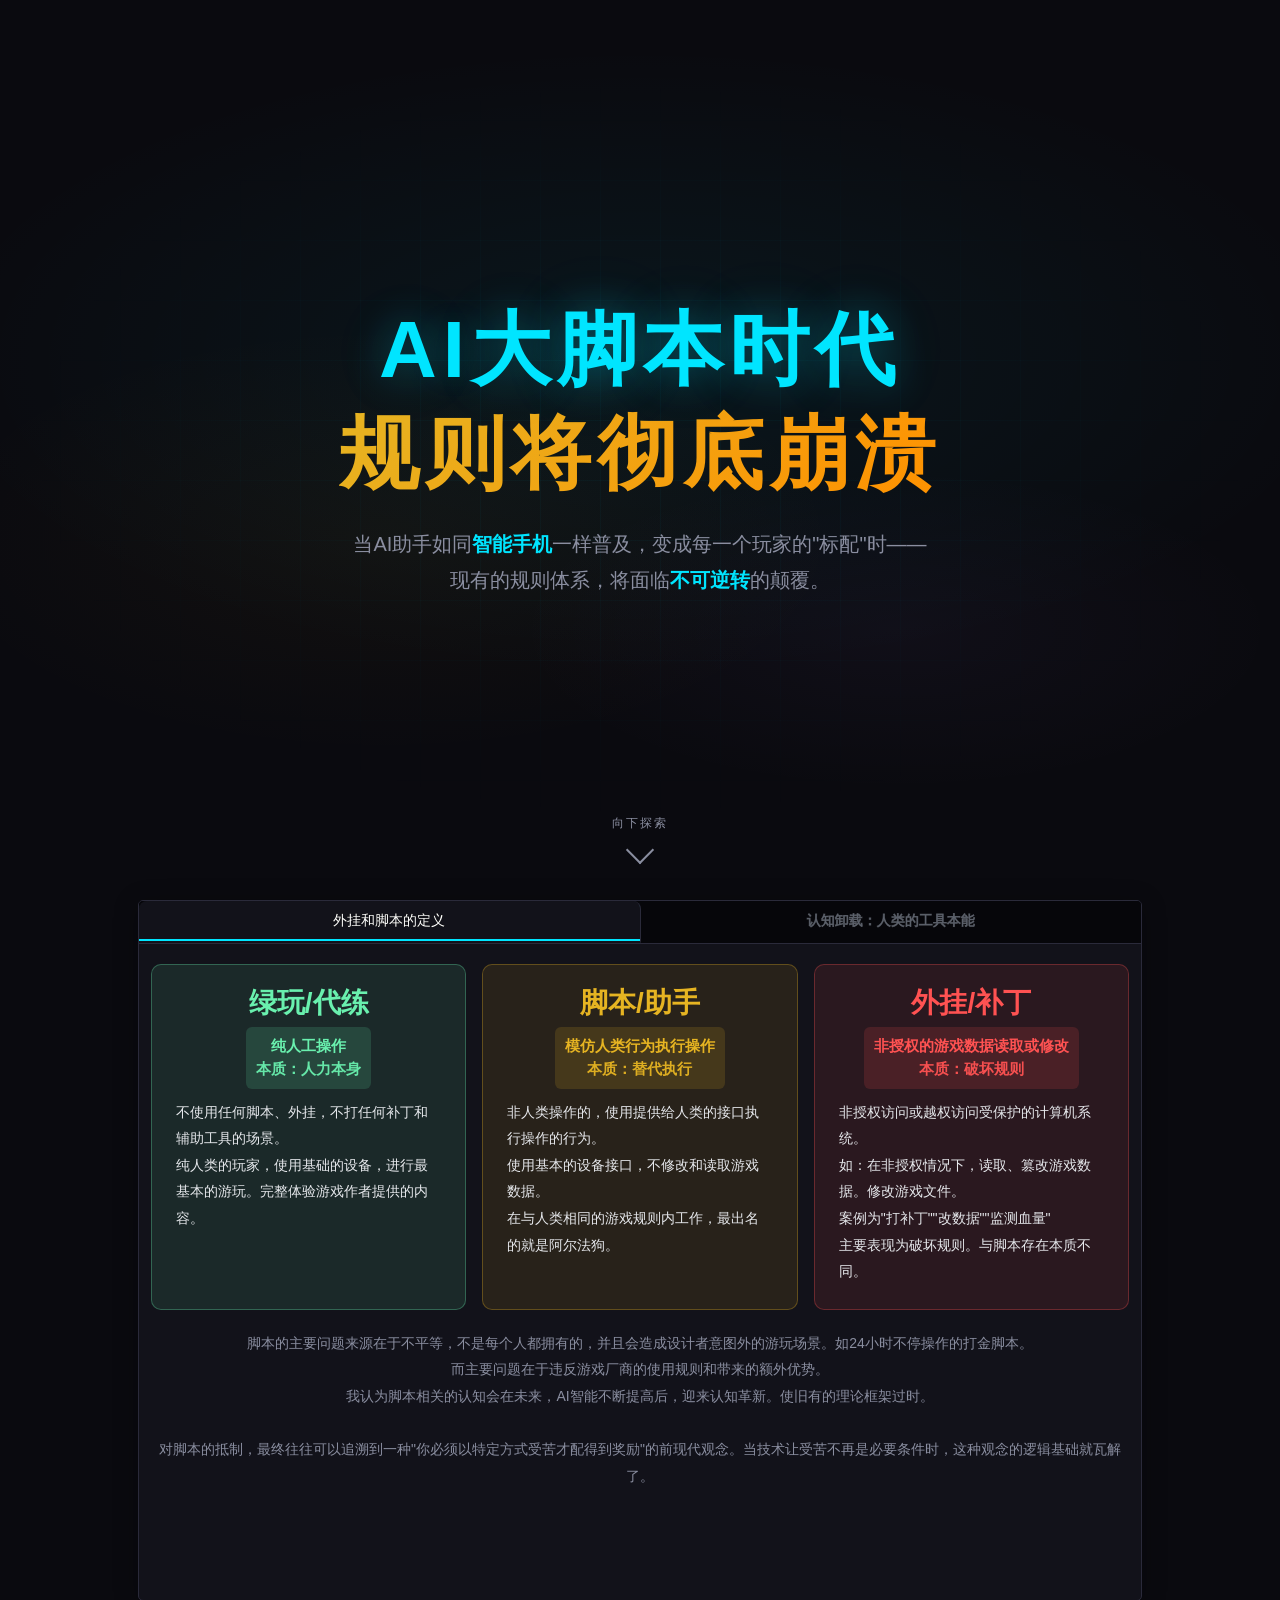
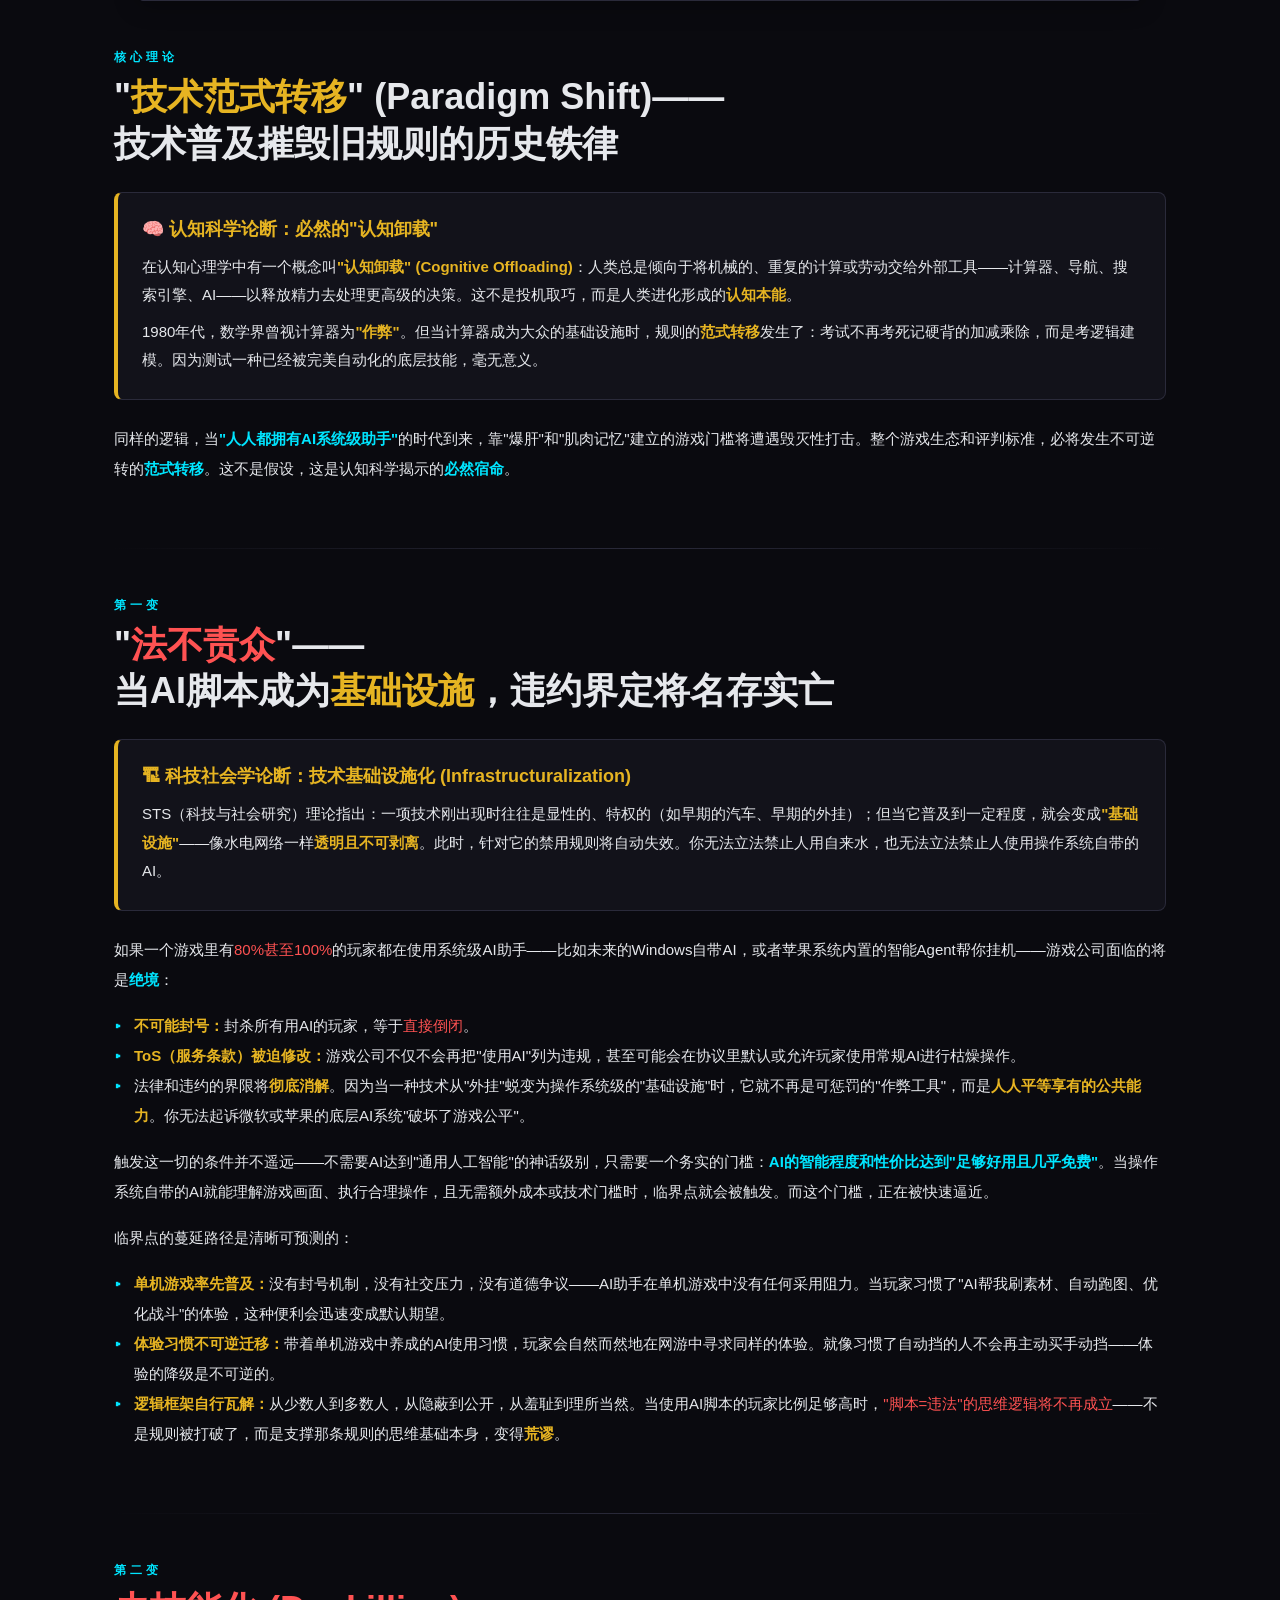
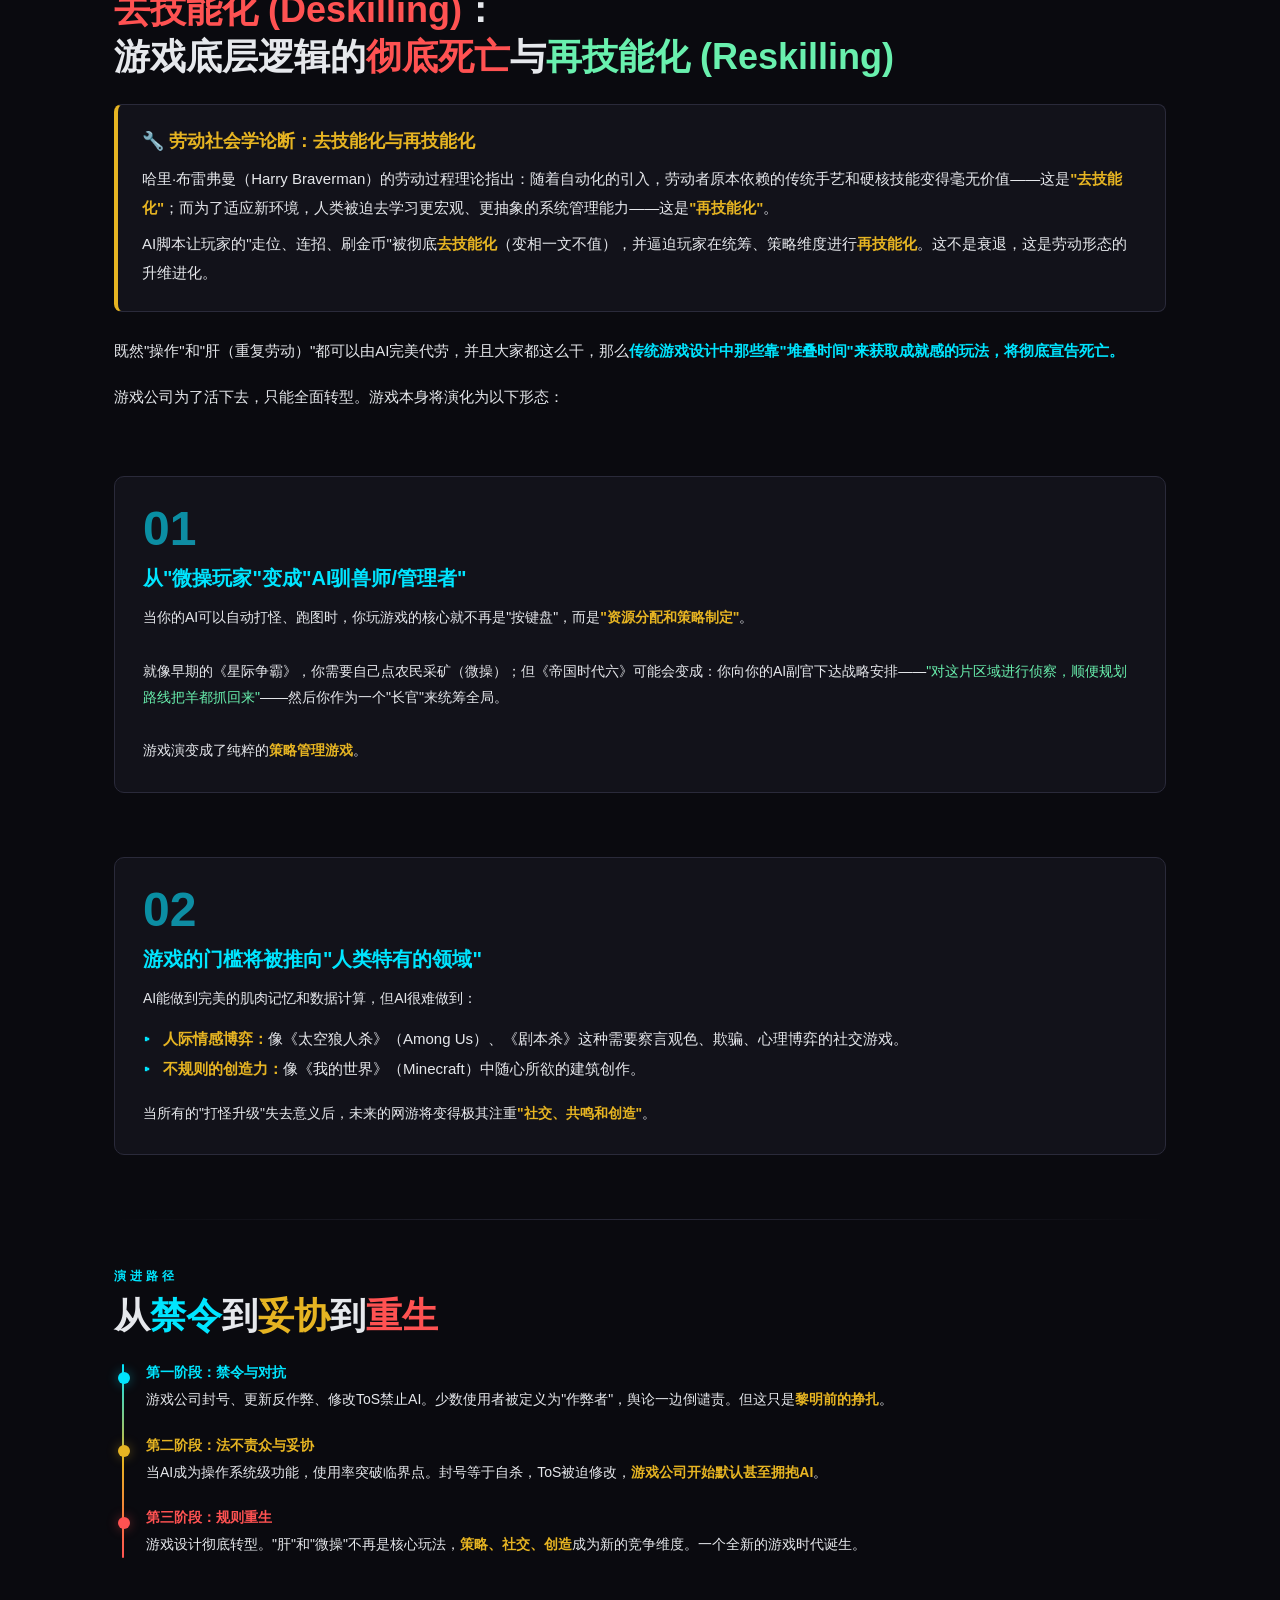
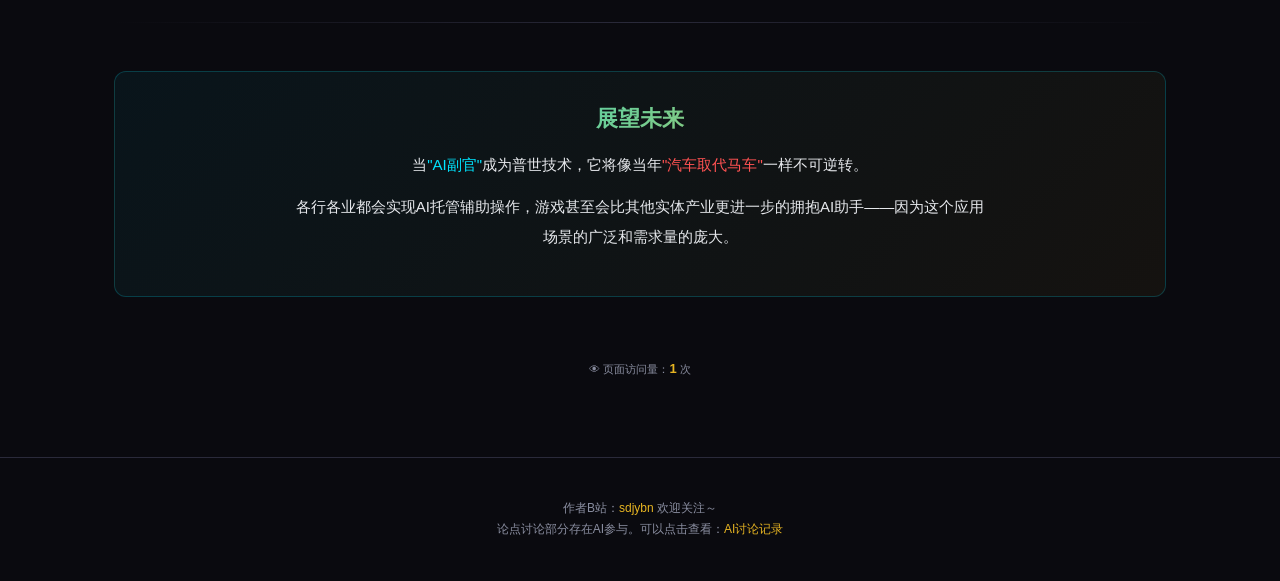
==== index.html @ bd1c013c "init: AI大脚本时代宣传页" ====
<!DOCTYPE html>
<html lang="zh-CN">
<head>
<meta charset="UTF-8">
<meta name="viewport" content="width=device-width, initial-scale=1.0">
<meta http-equiv="Cache-Control" content="no-cache, no-store, must-revalidate">
<meta http-equiv="Pragma" content="no-cache">
<meta http-equiv="Expires" content="0">
<title>AI大脚本时代 — 当人人都有AI，规则将彻底崩溃</title>
<link rel="stylesheet" href="基本UI组件/颜色系统.css">
<link rel="stylesheet" href="基本UI组件/文本系统.css">
<link rel="stylesheet" href="基本UI组件/标签页.css">
<style>
:root {
  --bg-deep: #06060a;
  --accent-cyan: #00e5ff;
  --accent-gold: #e6b422;
  --accent-red: #ff5252;
  --accent-green: #69f0ae;
  --accent-purple: #b388ff;
  --accent-orange: #ff9100;
  --glow-cyan: rgba(0, 229, 255, 0.15);
  --glow-gold: rgba(230, 180, 34, 0.12);
  --glow-red: rgba(255, 82, 82, 0.12);
}

* { margin: 0; padding: 0; box-sizing: border-box; }

body {
  font-family: "Microsoft YaHei", "PingFang SC", sans-serif;
  background: var(--bg);
  color: var(--text);
  min-height: 100vh;
  overflow-x: hidden;
}

.hero {
  position: relative;
  min-height: 100vh;
  display: flex;
  flex-direction: column;
  align-items: center;
  justify-content: center;
  text-align: center;
  padding: 40px 24px;
  overflow: hidden;
}

.hero::before {
  content: '';
  position: absolute;
  top: 0; left: 0; right: 0; bottom: 0;
  background:
    radial-gradient(ellipse 80% 50% at 50% 40%, rgba(0, 229, 255, 0.06) 0%, transparent 70%),
    radial-gradient(ellipse 60% 40% at 30% 60%, rgba(230, 180, 34, 0.04) 0%, transparent 60%),
    radial-gradient(ellipse 50% 30% at 70% 70%, rgba(179, 136, 255, 0.04) 0%, transparent 60%);
  pointer-events: none;
}

.hero-grid {
  position: absolute;
  top: 0; left: 0; right: 0; bottom: 0;
  background-image:
    linear-gradient(rgba(0, 229, 255, 0.03) 1px, transparent 1px),
    linear-gradient(90deg, rgba(0, 229, 255, 0.03) 1px, transparent 1px);
  background-size: 60px 60px;
  mask-image: radial-gradient(ellipse 70% 60% at 50% 50%, black 20%, transparent 70%);
  -webkit-mask-image: radial-gradient(ellipse 70% 60% at 50% 50%, black 20%, transparent 70%);
  pointer-events: none;
}

.hero-title {
  font-size: clamp(36px, 7vw, 80px);
  font-weight: 900;
  letter-spacing: 6px;
  line-height: 1.2;
  position: relative;
  z-index: 1;
}

.hero-title .line1 {
  display: block;
  color: var(--accent-cyan);
  text-shadow: 0 0 40px rgba(0, 229, 255, 0.3), 0 0 80px rgba(0, 229, 255, 0.1);
}

.hero-title .line2 {
  display: block;
  background: linear-gradient(135deg, var(--accent-gold) 0%, var(--accent-orange) 100%);
  -webkit-background-clip: text;
  -webkit-text-fill-color: transparent;
  background-clip: text;
  margin-top: 8px;
}

.hero-subtitle {
  font-size: clamp(14px, 2.5vw, 20px);
  color: var(--muted);
  margin-top: 24px;
  max-width: 680px;
  line-height: 1.8;
  position: relative;
  z-index: 1;
}

.hero-subtitle strong {
  color: var(--accent-cyan);
}

.hero-scroll {
  position: absolute;
  bottom: 40px;
  left: 50%;
  transform: translateX(-50%);
  display: flex;
  flex-direction: column;
  align-items: center;
  gap: 8px;
  color: var(--muted);
  font-size: 12px;
  letter-spacing: 2px;
  z-index: 1;
  animation: scrollHint 2s ease-in-out infinite;
}

.hero-scroll .arrow {
  width: 20px;
  height: 20px;
  border-right: 2px solid var(--muted);
  border-bottom: 2px solid var(--muted);
  transform: rotate(45deg);
}

@keyframes scrollHint {
  0%, 100% { opacity: 0.4; transform: translateX(-50%) translateY(0); }
  50% { opacity: 1; transform: translateX(-50%) translateY(8px); }
}

.content {
  max-width: 1100px;
  margin: 0 auto;
  padding: 0 24px 80px;
}

.section {
  margin-bottom: 64px;
  opacity: 0;
  transform: translateY(30px);
  transition: opacity 0.6s ease, transform 0.6s ease;
}

.section.visible {
  opacity: 1;
  transform: translateY(0);
}

.section-label {
  font-size: 12px;
  letter-spacing: 4px;
  text-transform: uppercase;
  color: var(--accent-cyan);
  margin-bottom: 8px;
  font-weight: 700;
}

.section-title {
  font-size: clamp(24px, 4vw, 36px);
  font-weight: 800;
  line-height: 1.3;
  margin-bottom: 24px;
}

.section-title .highlight-cyan { color: var(--accent-cyan); }
.section-title .highlight-gold { color: var(--accent-gold); }
.section-title .highlight-red { color: var(--accent-red); }
.section-title .highlight-green { color: var(--accent-green); }
.section-title .highlight-purple { color: var(--accent-purple); }

.analogy-box {
  background: var(--panel);
  border: 1px solid var(--line);
  border-left: 4px solid var(--accent-gold);
  border-radius: 8px;
  padding: 24px;
  margin-bottom: 24px;
}

.analogy-box .analogy-title {
  font-size: 18px;
  font-weight: 700;
  color: var(--accent-gold);
  margin-bottom: 12px;
}

.analogy-box p {
  font-size: 15px;
  line-height: 1.9;
  color: var(--text);
}

.analogy-box p strong {
  color: var(--accent-gold);
}

.paragraph {
  font-size: 15px;
  line-height: 2;
  color: var(--text);
  margin-bottom: 16px;
}

.paragraph strong { color: var(--accent-cyan); }
.paragraph .gold { color: var(--accent-gold); }
.paragraph .red { color: var(--accent-red); }
.paragraph .green { color: var(--accent-green); }

.bullet-list {
  list-style: none;
  margin-bottom: 16px;
  padding: 0;
}

.bullet-list li {
  font-size: 15px;
  line-height: 2;
  padding-left: 20px;
  position: relative;
  color: var(--text);
}

.bullet-list li::before {
  content: '▸';
  position: absolute;
  left: 0;
  color: var(--accent-cyan);
  font-weight: 700;
}

.bullet-list li strong { color: var(--accent-gold); }
.bullet-list li .red { color: var(--accent-red); }
.bullet-list li .green { color: var(--accent-green); }

.card {
  background: var(--panel);
  border: 1px solid var(--line);
  border-radius: 10px;
  padding: 28px;
  margin-bottom: 20px;
  transition: border-color 0.2s, background 0.2s;
}

.card:hover {
  border-color: rgba(0, 229, 255, 0.3);
  background: var(--panel-hover);
}

.card-number {
  font-size: 48px;
  font-weight: 900;
  line-height: 1;
  margin-bottom: 12px;
  background: linear-gradient(135deg, var(--accent-cyan), var(--accent-purple));
  -webkit-background-clip: text;
  -webkit-text-fill-color: transparent;
  background-clip: text;
  opacity: 0.6;
}

.card-title {
  font-size: 20px;
  font-weight: 700;
  color: var(--accent-cyan);
  margin-bottom: 12px;
}

.card p {
  font-size: 14px;
  line-height: 1.9;
  color: var(--text);
}

.card p strong { color: var(--accent-gold); }
.card p .green { color: var(--accent-green); }
.card p .red { color: var(--accent-red); }
.card p .purple { color: var(--accent-purple); }

.divider {
  border: none;
  height: 1px;
  background: linear-gradient(90deg, transparent, var(--line), transparent);
  margin: 48px 0;
}

.timeline {
  position: relative;
  padding-left: 32px;
  margin-bottom: 16px;
}

.timeline::before {
  content: '';
  position: absolute;
  left: 8px;
  top: 0;
  bottom: 0;
  width: 2px;
  background: linear-gradient(180deg, var(--accent-cyan), var(--accent-gold), var(--accent-red));
  border-radius: 1px;
}

.timeline-item {
  position: relative;
  margin-bottom: 24px;
}

.timeline-item::before {
  content: '';
  position: absolute;
  left: -28px;
  top: 8px;
  width: 12px;
  height: 12px;
  border-radius: 50%;
  background: var(--accent-cyan);
  box-shadow: 0 0 12px rgba(0, 229, 255, 0.4);
}

.timeline-item:nth-child(2)::before { background: var(--accent-gold); box-shadow: 0 0 12px rgba(230, 180, 34, 0.4); }
.timeline-item:nth-child(3)::before { background: var(--accent-red); box-shadow: 0 0 12px rgba(255, 82, 82, 0.4); }

.timeline-label {
  font-size: 14px;
  font-weight: 700;
  color: var(--accent-cyan);
  margin-bottom: 4px;
}

.timeline-item:nth-child(2) .timeline-label { color: var(--accent-gold); }
.timeline-item:nth-child(3) .timeline-label { color: var(--accent-red); }

.timeline-text {
  font-size: 14px;
  line-height: 1.9;
  color: var(--text);
}

.timeline-text strong { color: var(--accent-gold); }

.conclusion-box {
  background: linear-gradient(135deg, rgba(0, 229, 255, 0.05), rgba(230, 180, 34, 0.05));
  border: 1px solid rgba(0, 229, 255, 0.2);
  border-radius: 12px;
  padding: 32px;
  text-align: center;
}

.conclusion-box .conclusion-title {
  font-size: 22px;
  font-weight: 800;
  background: linear-gradient(135deg, var(--accent-cyan), var(--accent-gold));
  -webkit-background-clip: text;
  -webkit-text-fill-color: transparent;
  background-clip: text;
  margin-bottom: 16px;
}

.conclusion-box p {
  font-size: 15px;
  line-height: 2;
  color: var(--text);
  max-width: 700px;
  margin: 0 auto 12px;
}

.conclusion-box p strong { color: var(--accent-gold); }
.conclusion-box p .cyan { color: var(--accent-cyan); }
.conclusion-box p .red { color: var(--accent-red); }

.footer {
  text-align: center;
  padding: 40px 24px;
  border-top: 1px solid var(--line);
  color: var(--muted);
  font-size: 12px;
  line-height: 1.8;
}

.footer a {
  color: var(--accent-gold);
  text-decoration: none;
}

.footer a:hover {
  text-decoration: underline;
}

.counter {
  font-size: 11px;
  color: var(--muted);
  text-align: center;
  margin-top: 24px;
}

.counter span {
  color: var(--accent-gold);
  font-weight: 700;
  font-size: 13px;
}

@media (max-width: 640px) {
  .hero { padding: 60px 16px 80px; }
  .content { padding: 0 16px 60px; }
  .card { padding: 20px; }
  .analogy-box { padding: 16px; }
  .conclusion-box { padding: 24px 16px; }
  #hero-tabs { padding: 0 16px; }
}

#hero-tabs .tabs-wrap {
  border-color: var(--line);
  background: var(--panel);
  box-shadow: 0 4px 24px rgba(0, 0, 0, 0.3);
}

#hero-tabs .tabs-bar {
  background: var(--bg-deep, #06060a);
  display: flex;
  justify-content: center;
}

#hero-tabs .tabs-tab {
  flex: 1;
  text-align: center;
}

#hero-tabs .tabs-tab.active {
  box-shadow: inset 0 -2px 0 var(--accent-cyan);
}

#hero-tabs .tabs-pane .paragraph {
  font-size: 15px;
  line-height: 2;
  color: var(--text);
  margin-bottom: 16px;
}

#hero-tabs .tabs-pane .paragraph strong { color: var(--accent-cyan); }
#hero-tabs .tabs-pane .paragraph .gold { color: var(--accent-gold); }
#hero-tabs .tabs-pane .paragraph .red { color: var(--accent-red); }
#hero-tabs .tabs-pane .paragraph .green { color: var(--accent-green); }

#hero-tabs .tabs-pane .analogy-box {
  background: var(--bg-deep, #06060a);
  border: 1px solid var(--line);
  border-left: 4px solid var(--accent-gold);
  border-radius: 8px;
  padding: 24px;
}

#hero-tabs .tabs-pane .analogy-box .analogy-title {
  font-size: 18px;
  font-weight: 700;
  color: var(--accent-gold);
  margin-bottom: 12px;
}

#hero-tabs .tabs-pane .analogy-box p {
  font-size: 15px;
  line-height: 1.9;
  color: var(--text);
}

#hero-tabs .tabs-pane .analogy-box p strong { color: var(--accent-gold); }
#hero-tabs .tabs-pane .analogy-box p .red { color: var(--accent-red); }
#hero-tabs .tabs-pane .analogy-box p .green { color: var(--accent-green); }
#hero-tabs .tabs-pane .analogy-box p .gold { color: var(--accent-gold); }

.def-row {
  display: flex;
  gap: 16px;
  margin-top: 8px;
}

.def-card {
  flex: 1;
  border-radius: 10px;
  padding: 24px;
  display: flex;
  flex-direction: column;
  gap: 10px;
}

.def-card-green {
  background: rgba(105, 240, 174, 0.10);
  border: 1px solid rgba(105, 240, 174, 0.30);
}

.def-card-gold {
  background: rgba(230, 180, 34, 0.10);
  border: 1px solid rgba(230, 180, 34, 0.30);
}

.def-card-red {
  background: rgba(255, 82, 82, 0.10);
  border: 1px solid rgba(255, 82, 82, 0.30);
}

.def-card-title {
  font-size: 28px;
  font-weight: 900;
  line-height: 1;
  text-align: center;
}

.def-card-green .def-card-title { color: var(--accent-green); }

.def-card-gold .def-card-title { color: var(--accent-gold); }
.def-card-red .def-card-title { color: var(--accent-red); }

.def-card-verdict {
  font-size: 15px;
  font-weight: 800;
  padding: 10px;
  border-radius: 6px;
  display: flex;
  flex-direction: column;
  align-items: center;
  gap: 4px;
  align-self: center;
}

.def-card-essence {
  font-size: 15px;
  font-weight: 700;
  opacity: 0.95;
}

.def-card-green .def-card-verdict {
  background: rgba(105, 240, 174, 0.15);
  color: var(--accent-green);
}

.def-card-green .def-card-essence { color: var(--accent-green); }

.def-card-gold .def-card-verdict {
  background: rgba(230, 180, 34, 0.15);
  color: var(--accent-gold);
}

.def-card-gold .def-card-essence { color: var(--accent-gold); }

.def-card-red .def-card-verdict {
  background: rgba(255, 82, 82, 0.15);
  color: var(--accent-red);
}

.def-card-red .def-card-essence { color: var(--accent-red); }

.def-card-desc {
  font-size: 14px;
  line-height: 1.9;
  color: var(--text);
}

.def-footer {
  margin-top: 20px;
  font-size: 14px;
  line-height: 1.9;
  color: var(--muted);
  text-align: center;
}

.def-footer strong { color: var(--accent-cyan); }

@media (max-width: 640px) {
  .def-row { flex-direction: column; }
}
</style>
</head>
<body>

<section class="hero">
  <div class="hero-grid"></div>
  <h1 class="hero-title">
    <span class="line1">AI大脚本时代</span>
    <span class="line2">规则将彻底崩溃</span>
  </h1>
  <p class="hero-subtitle">
    当AI助手如同<strong>智能手机</strong>一样普及，变成每一个玩家的"标配"时——<br>
    现有的规则体系，将面临<strong>不可逆转</strong>的颠覆。
  </p>
  <div class="hero-scroll">
    <span>向下探索</span>
    <div class="arrow"></div>
  </div>
</section>

<div class="content">

<div id="hero-tabs" style="max-width:1100px;margin:0 auto 48px;padding:0 24px;"></div>

  <section class="section" id="s-core">
    <div class="section-label">核心理论</div>
    <div class="section-title">"<span class="highlight-gold">技术范式转移</span>" (Paradigm Shift)——<br>技术普及摧毁旧规则的历史铁律</div>
    <div class="analogy-box">
      <div class="analogy-title">🧠 认知科学论断：必然的"认知卸载"</div>
      <p>在认知心理学中有一个概念叫<strong>"认知卸载" (Cognitive Offloading)</strong>：人类总是倾向于将机械的、重复的计算或劳动交给外部工具——计算器、导航、搜索引擎、AI——以释放精力去处理更高级的决策。这不是投机取巧，而是人类进化形成的<strong>认知本能</strong>。</p>
      <p style="margin-top: 8px;">1980年代，数学界曾视计算器为<strong>"作弊"</strong>。但当计算器成为大众的基础设施时，规则的<strong>范式转移</strong>发生了：考试不再考死记硬背的加减乘除，而是考逻辑建模。因为测试一种已经被完美自动化的底层技能，毫无意义。</p>
    </div>
    <p class="paragraph">
      同样的逻辑，当<strong>"人人都拥有AI系统级助手"</strong>的时代到来，靠"爆肝"和"肌肉记忆"建立的游戏门槛将遭遇毁灭性打击。整个游戏生态和评判标准，必将发生不可逆转的<strong>范式转移</strong>。这不是假设，这是认知科学揭示的<strong>必然宿命</strong>。
    </p>
  </section>

  <hr class="divider">

  <section class="section" id="s-law">
    <div class="section-label">第一变</div>
    <div class="section-title">"<span class="highlight-red">法不责众</span>"——<br>当AI脚本成为<span class="highlight-gold">基础设施</span>，违约界定将名存实亡</div>
    <div class="analogy-box">
      <div class="analogy-title">🏗 科技社会学论断：技术基础设施化 (Infrastructuralization)</div>
      <p>STS（科技与社会研究）理论指出：一项技术刚出现时往往是显性的、特权的（如早期的汽车、早期的外挂）；但当它普及到一定程度，就会变成<strong>"基础设施"</strong>——像水电网络一样<strong>透明且不可剥离</strong>。此时，针对它的禁用规则将自动失效。你无法立法禁止人用自来水，也无法立法禁止人使用操作系统自带的AI。</p>
    </div>
    <p class="paragraph">
      如果一个游戏里有<span class="red">80%甚至100%</span>的玩家都在使用系统级AI助手——比如未来的Windows自带AI，或者苹果系统内置的智能Agent帮你挂机——游戏公司面临的将是<strong>绝境</strong>：
    </p>
    <ul class="bullet-list">
      <li><strong>不可能封号：</strong>封杀所有用AI的玩家，等于<span class="red">直接倒闭</span>。</li>
      <li><strong>ToS（服务条款）被迫修改：</strong>游戏公司不仅不会再把"使用AI"列为违规，甚至可能会在协议里<span class="gold">默认或允许</span>玩家使用常规AI进行枯燥操作。</li>
      <li>法律和违约的界限将<strong>彻底消解</strong>。因为当一种技术从"外挂"蜕变为操作系统级的<span class="gold">"基础设施"</span>时，它就不再是可惩罚的"作弊工具"，而是<strong>人人平等享有的公共能力</strong>。你无法起诉微软或苹果的底层AI系统"破坏了游戏公平"。</li>
    </ul>
    <p class="paragraph">
      触发这一切的条件并不遥远——不需要AI达到"通用人工智能"的神话级别，只需要一个务实的门槛：<strong>AI的智能程度和性价比达到"足够好用且几乎免费"</strong>。当操作系统自带的AI就能理解游戏画面、执行合理操作，且无需额外成本或技术门槛时，临界点就会被触发。而这个门槛，正在被快速逼近。
    </p>
    <p class="paragraph">
      临界点的蔓延路径是清晰可预测的：
    </p>
    <ul class="bullet-list">
      <li><strong>单机游戏率先普及：</strong>没有封号机制，没有社交压力，没有道德争议——AI助手在单机游戏中没有任何采用阻力。当玩家习惯了"AI帮我刷素材、自动跑图、优化战斗"的体验，这种便利会迅速变成<span class="gold">默认期望</span>。</li>
      <li><strong>体验习惯不可逆迁移：</strong>带着单机游戏中养成的AI使用习惯，玩家会自然而然地在网游中寻求同样的体验。就像习惯了自动挡的人不会再主动买手动挡——<span class="gold">体验的降级是不可逆的</span>。</li>
      <li><strong>逻辑框架自行瓦解：</strong>从少数人到多数人，从隐蔽到公开，从羞耻到理所当然。当使用AI脚本的玩家比例足够高时，<span class="red">"脚本=违法"的思维逻辑将不再成立</span>——不是规则被打破了，而是支撑那条规则的思维基础本身，变得<strong>荒谬</strong>。</li>
    </ul>
  </section>

  <hr class="divider">

  <section class="section" id="s-death">
    <div class="section-label">第二变</div>
    <div class="section-title"><span class="highlight-red">去技能化 (Deskilling)</span>：<br>游戏底层逻辑的<span class="highlight-red">彻底死亡</span>与<span class="highlight-green">再技能化 (Reskilling)</span></div>
    <div class="analogy-box">
      <div class="analogy-title">🔧 劳动社会学论断：去技能化与再技能化</div>
      <p>哈里·布雷弗曼（Harry Braverman）的劳动过程理论指出：随着自动化的引入，劳动者原本依赖的传统手艺和硬核技能变得毫无价值——这是<strong>"去技能化"</strong>；而为了适应新环境，人类被迫去学习更宏观、更抽象的系统管理能力——这是<strong>"再技能化"</strong>。</p>
      <p style="margin-top: 8px;">AI脚本让玩家的"走位、连招、刷金币"被彻底<strong>去技能化</strong>（变相一文不值），并逼迫玩家在统筹、策略维度进行<strong>再技能化</strong>。这不是衰退，这是劳动形态的升维进化。</p>
    </div>
    <p class="paragraph">
      既然"操作"和"肝（重复劳动）"都可以由AI完美代劳，并且大家都这么干，那么<strong>传统游戏设计中那些靠"堆叠时间"来获取成就感的玩法，将彻底宣告死亡。</strong>
    </p>
    <p class="paragraph">
      游戏公司为了活下去，只能全面转型。游戏本身将演化为以下形态：
    </p>
  </section>

  <section class="section" id="s-evo1">
    <div class="card">
      <div class="card-number">01</div>
      <div class="card-title">从"微操玩家"变成"AI驯兽师/管理者"</div>
      <p>
        当你的AI可以自动打怪、跑图时，你玩游戏的核心就不再是"按键盘"，而是<strong>"资源分配和策略制定"</strong>。<br><br>
        就像早期的《星际争霸》，你需要自己点农民采矿（微操）；但《帝国时代六》可能会变成：你向你的AI副官下达战略安排——<span class="green">"对这片区域进行侦察，顺便规划路线把羊都抓回来"</span>——然后你作为一个"长官"来统筹全局。<br><br>
        游戏演变成了纯粹的<strong>策略管理游戏</strong>。
      </p>
    </div>
  </section>

  <section class="section" id="s-evo2">
    <div class="card">
      <div class="card-number">02</div>
      <div class="card-title">游戏的门槛将被推向"人类特有的领域"</div>
      <p>
        AI能做到完美的肌肉记忆和数据计算，但AI很难做到：
      </p>
      <ul class="bullet-list" style="margin-top: 12px;">
        <li><strong>人际情感博弈：</strong>像《太空狼人杀》（Among Us）、《剧本杀》这种需要察言观色、欺骗、心理博弈的<span class="purple">社交游戏</span>。</li>
        <li><strong>不规则的创造力：</strong>像《我的世界》（Minecraft）中随心所欲的<span class="purple">建筑创作</span>。</li>
      </ul>
      <p style="margin-top: 12px;">
        当所有的"打怪升级"失去意义后，未来的网游将变得极其注重<strong>"社交、共鸣和创造"</strong>。
      </p>
    </div>
  </section>

  <hr class="divider">

  <section class="section" id="s-timeline">
    <div class="section-label">演进路径</div>
    <div class="section-title">从<span class="highlight-cyan">禁令</span>到<span class="highlight-gold">妥协</span>到<span class="highlight-red">重生</span></div>
    <div class="timeline">
      <div class="timeline-item">
        <div class="timeline-label">第一阶段：禁令与对抗</div>
        <div class="timeline-text">游戏公司封号、更新反作弊、修改ToS禁止AI。少数使用者被定义为"作弊者"，舆论一边倒谴责。但这只是<strong>黎明前的挣扎</strong>。</div>
      </div>
      <div class="timeline-item">
        <div class="timeline-label">第二阶段：法不责众与妥协</div>
        <div class="timeline-text">当AI成为操作系统级功能，使用率突破临界点。封号等于自杀，ToS被迫修改，<strong>游戏公司开始默认甚至拥抱AI</strong>。</div>
      </div>
      <div class="timeline-item">
        <div class="timeline-label">第三阶段：规则重生</div>
        <div class="timeline-text">游戏设计彻底转型。"肝"和"微操"不再是核心玩法，<strong>策略、社交、创造</strong>成为新的竞争维度。一个全新的游戏时代诞生。</div>
      </div>
    </div>
  </section>

  <hr class="divider">

  <section class="section" id="s-conclusion">
    <div class="conclusion-box">
      <div class="conclusion-title">展望未来</div>
      <p>
        当<span class="cyan">"AI副官"</span>成为普世技术，它将像当年<span class="red">"汽车取代马车"</span>一样不可逆转。
      </p>
      <p>
        各行各业都会实现AI托管辅助操作，游戏甚至会比其他实体产业更进一步的拥抱AI助手——因为这个应用场景的广泛和需求量的庞大。
      </p>
    </div>
  </section>

  <div class="counter">👁 页面访问量：<span id="visitCount">...</span> 次</div>
</div>

<footer class="footer">
  作者B站：<a href="https://space.bilibili.com/8089909" target="_blank">sdjybn</a> 欢迎关注～<br>
  论点讨论部分存在AI参与。可以点击查看：<a href="https://chat.deepseek.com/share/zf7ha737e6f8hw6aim" target="_blank">AI讨论记录</a>
</footer>

<script>
(function() {
  function revealSections() {
    var sections = document.querySelectorAll('.section');
    var observer = new IntersectionObserver(function(entries) {
      entries.forEach(function(entry) {
        if (entry.isIntersecting) {
          entry.target.classList.add('visible');
        }
      });
    }, { threshold: 0.1, rootMargin: '0px 0px -40px 0px' });
    sections.forEach(function(s) { observer.observe(s); });
  }

  function initCounter() {
    var el = document.getElementById('visitCount');
    if (!el) return;
    var key = 'ai-script-era-views';
    var stored = localStorage.getItem(key);
    var count = stored ? parseInt(stored, 10) : 0;
    var sessionKey = 'ai-script-era-session';
    if (!sessionStorage.getItem(sessionKey)) {
      count++;
      localStorage.setItem(key, count);
      sessionStorage.setItem(sessionKey, '1');
    }
    el.textContent = count;
  }

  revealSections();
  initCounter();
})();
</script>
<script src="基本UI组件/颜色系统.js"></script>
<script src="基本UI组件/文本系统.js"></script>
<script src="基本UI组件/标签页.js"></script>
<script>
(function() {
  injectColorCSSVars();

  var pane1 = document.createElement("div");
  pane1.innerHTML =
    '<div class="def-row">' +
      '<div class="def-card def-card-green">' +
        '<div class="def-card-title">绿玩/代练</div>' +
        '<div class="def-card-verdict"><span>纯人工操作</span><span class="def-card-essence">本质：人力本身</span></div>' +
        '<div class="def-card-desc">不使用任何脚本、外挂，不打任何补丁和辅助工具的场景。<br>纯人类的玩家，使用基础的设备，进行最基本的游玩。完整体验游戏作者提供的内容。</div>' +
        '</div>' +
      '<div class="def-card def-card-gold">' +
        '<div class="def-card-title">脚本/助手</div>' +
        '<div class="def-card-verdict"><span>模仿人类行为执行操作</span><span class="def-card-essence">本质：替代执行</span></div>' +
        '<div class="def-card-desc">非人类操作的，使用提供给人类的接口执行操作的行为。<br>使用基本的设备接口，不修改和读取游戏数据。<br>在与人类相同的游戏规则内工作，最出名的就是阿尔法狗。</div>' +
        '</div>' +
      '<div class="def-card def-card-red">' +
        '<div class="def-card-title">外挂/补丁</div>' +
        '<div class="def-card-verdict"><span>非授权的游戏数据读取或修改</span><span class="def-card-essence">本质：破坏规则</span></div>' +
        '<div class="def-card-desc">非授权访问或越权访问受保护的计算机系统。<br>如：在非授权情况下，读取、篡改游戏数据。修改游戏文件。<br>案例为"打补丁""改数据""监测血量"<br>主要表现为破坏规则。与脚本存在本质不同。</div>' +
        '</div>' +
    '</div>' +
    '<div class="def-footer">脚本的主要问题来源在于不平等，不是每个人都拥有的，并且会造成设计者意图外的游玩场景。如24小时不停操作的打金脚本。<br>而主要问题在于违反游戏厂商的使用规则和带来的额外优势。<br>我认为脚本相关的认知会在未来，AI智能不断提高后，迎来认知革新。使旧有的理论框架过时。<br><br>对脚本的抵制，最终往往可以追溯到一种"你必须以特定方式受苦才配得到奖励"的前现代观念。当技术让受苦不再是必要条件时，这种观念的逻辑基础就瓦解了。</div>';

  var pane2 = document.createElement("div");
  pane2.innerHTML =
    '<p class="paragraph" style="margin-top:8px">认知科学中的<strong>"认知卸载" (Cognitive Offloading)</strong>揭示了一个基本规律：人类天生就会把机械重复的任务"卸载"给外部工具，以释放脑力去处理更高阶的问题。这条规律贯穿整个人类技术史——每一次新的"卸载"都伴随着旧规则的崩塌和新规则的重建。</p>' +
    '<div class="analogy-box" style="margin-top:16px"><div class="analogy-title">📍 案例：GPS导航</div><p>曾几何时，老司机嘲笑用导航的人是"路痴"。今天<span class="gold">人人都用导航</span>，出租车资格考试已不再考"背诵全城地图"。导航从"作弊"变成了<span class="green">基础设施</span>。</p></div>' +
    '<div class="analogy-box" style="margin-top:12px"><div class="analogy-title">🔍 案例：搜索引擎</div><p>当年教育界恐慌：学生用搜索引擎查答案，会丧失记忆力和思考能力。如今，信息检索已成为<span class="gold">学术研究的基本功</span>，考试从"考背诵"转向了<span class="green">考分析与综合</span>。</p></div>' +
    '<div class="analogy-box" style="margin-top:12px"><div class="analogy-title">🎮 案例：AI游戏脚本（当下正在发生）</div><p>游戏界目前正处在计算器1980年代的阶段——封号、抵制、道德谴责。但认知卸载规律告诉我们：这不过是<span class="red">黎明前的挣扎</span>。当AI助手成为操作系统的标配时，禁止AI打游戏将像禁止使用计算器一样<span class="gold">荒谬且不可执行</span>，游戏规则将经历又一次范式转移。</p></div>' +
    '<p class="paragraph" style="margin-top:16px">每一次技术带来的"认知卸载"，都曾被上一代人视为<span class="red">"作弊"或"退化"</span>。但历史反复证明：<strong>规则从不消灭技术，规则只会被技术重塑</strong>。AI游戏脚本不会例外。</p>';

  var tabs = createTabs({
    size: "lg",
    activeIndex: 0,
    tabs: [
      { label: "外挂和脚本的定义", content: pane1 },
      { label: "认知卸载：人类的工具本能", content: pane2 }
    ]
  });

  document.getElementById("hero-tabs").appendChild(tabs);
})();
</script>
</body>
</html>
---- 基本UI组件/颜色系统.css ----
:root {
  color-scheme: dark;
  --bg: #0a0a0f;
  --bg-deep: #06060a;
  --panel: #12121a;
  --panel-hover: #18182a;
  --line: #2a2a3a;
  --text: #e6e8ec;
  --muted: #8a8ea0;
  --accent: #00e5ff;
  --accent-soft: rgba(0, 229, 255, 0.15);
}
---- 基本UI组件/文本系统.css ----
.stroked-text {
  paint-order: stroke fill;
  -webkit-text-stroke-width: 0.8px;
  line-height: 1.4;
}
.stroked-text.thick {
  -webkit-text-stroke-width: 1.5px;
}
---- 基本UI组件/标签页.css ----
.tabs-wrap {
  --tabs-bar-bg: rgba(0, 0, 0, 0.15);
  --tabs-underline-h: 2px;
  border: 1px solid var(--line);
  border-radius: 5px;
  background: var(--panel);
  overflow: hidden;
}
.tabs-bar {
  display: flex;
  border-bottom: 1px solid var(--line);
  background: var(--tabs-bar-bg);
  overflow-x: auto;
  position: relative;
}
.tabs-bar::-webkit-scrollbar { height: 0; }
.tabs-tab {
  padding: 8px 16px;
  font-size: 13px;
  color: var(--muted);
  cursor: pointer;
  border: none;
  border-right: 1px solid var(--line);
  border-bottom: var(--tabs-underline-h) solid transparent;
  background: none;
  white-space: nowrap;
  transition: color .2s, border-color .2s, background .2s;
  font-family: inherit;
  outline: none;
  border-radius: 8px 8px 0 0;
  position: relative;
}
.tabs-tab:last-child {
  border-right: none;
}
.tabs-tab:hover {
  color: var(--text);
  background: rgba(143, 148, 157, 0.06);
}
.tabs-tab.active {
  color: var(--text);
  border-bottom-color: transparent;
  background: var(--panel);
  box-shadow: inset 0 -2px 0 var(--accent);
  margin-bottom: 0;
  z-index: 1;
}
.tabs-tab:disabled {
  opacity: 0.35;
  cursor: not-allowed;
}
.tabs-content {
  padding: 12px;
  display: grid;
}
.tabs-pane {
  visibility: hidden;
  grid-area: 1 / 1;
}
.tabs-pane.active {
  visibility: visible;
}
.tabs-sm .tabs-tab { padding: 6px 12px; font-size: 12px; }
.tabs-lg .tabs-tab { padding: 10px 20px; font-size: 14px; }
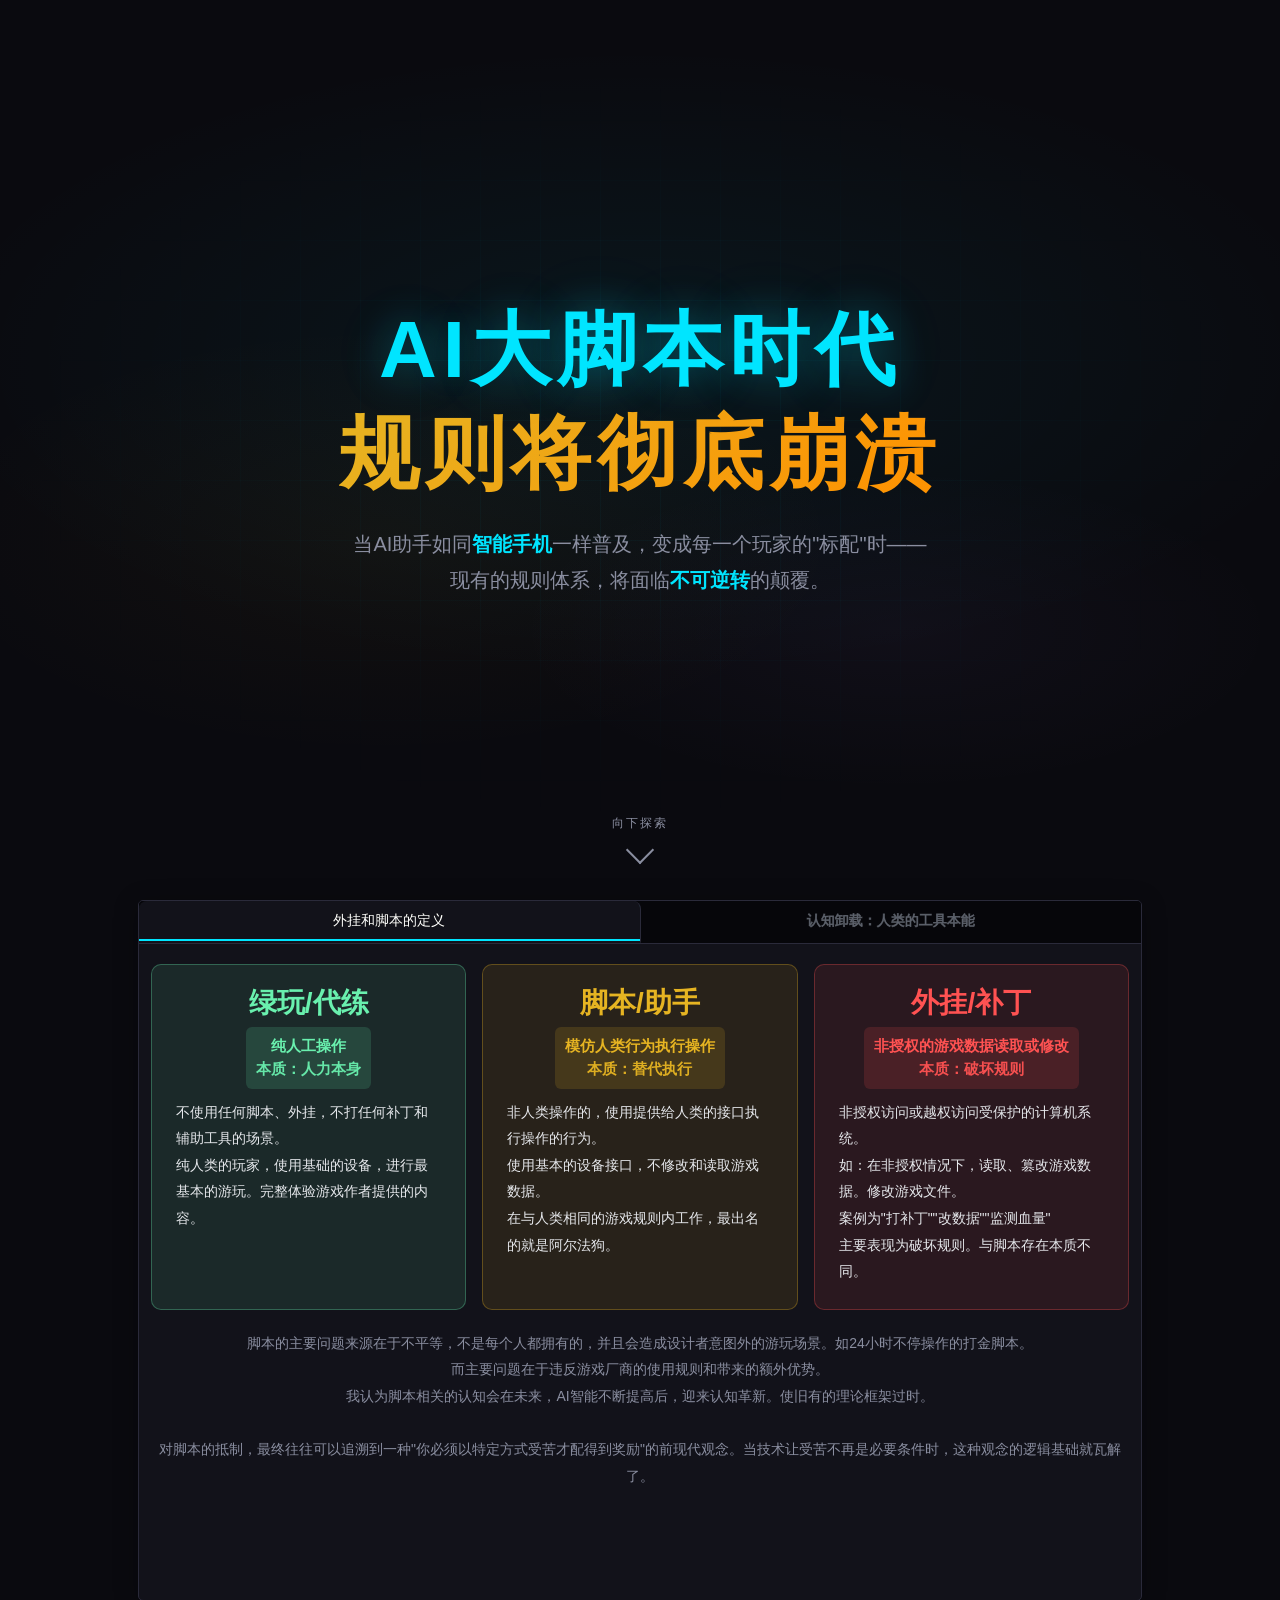
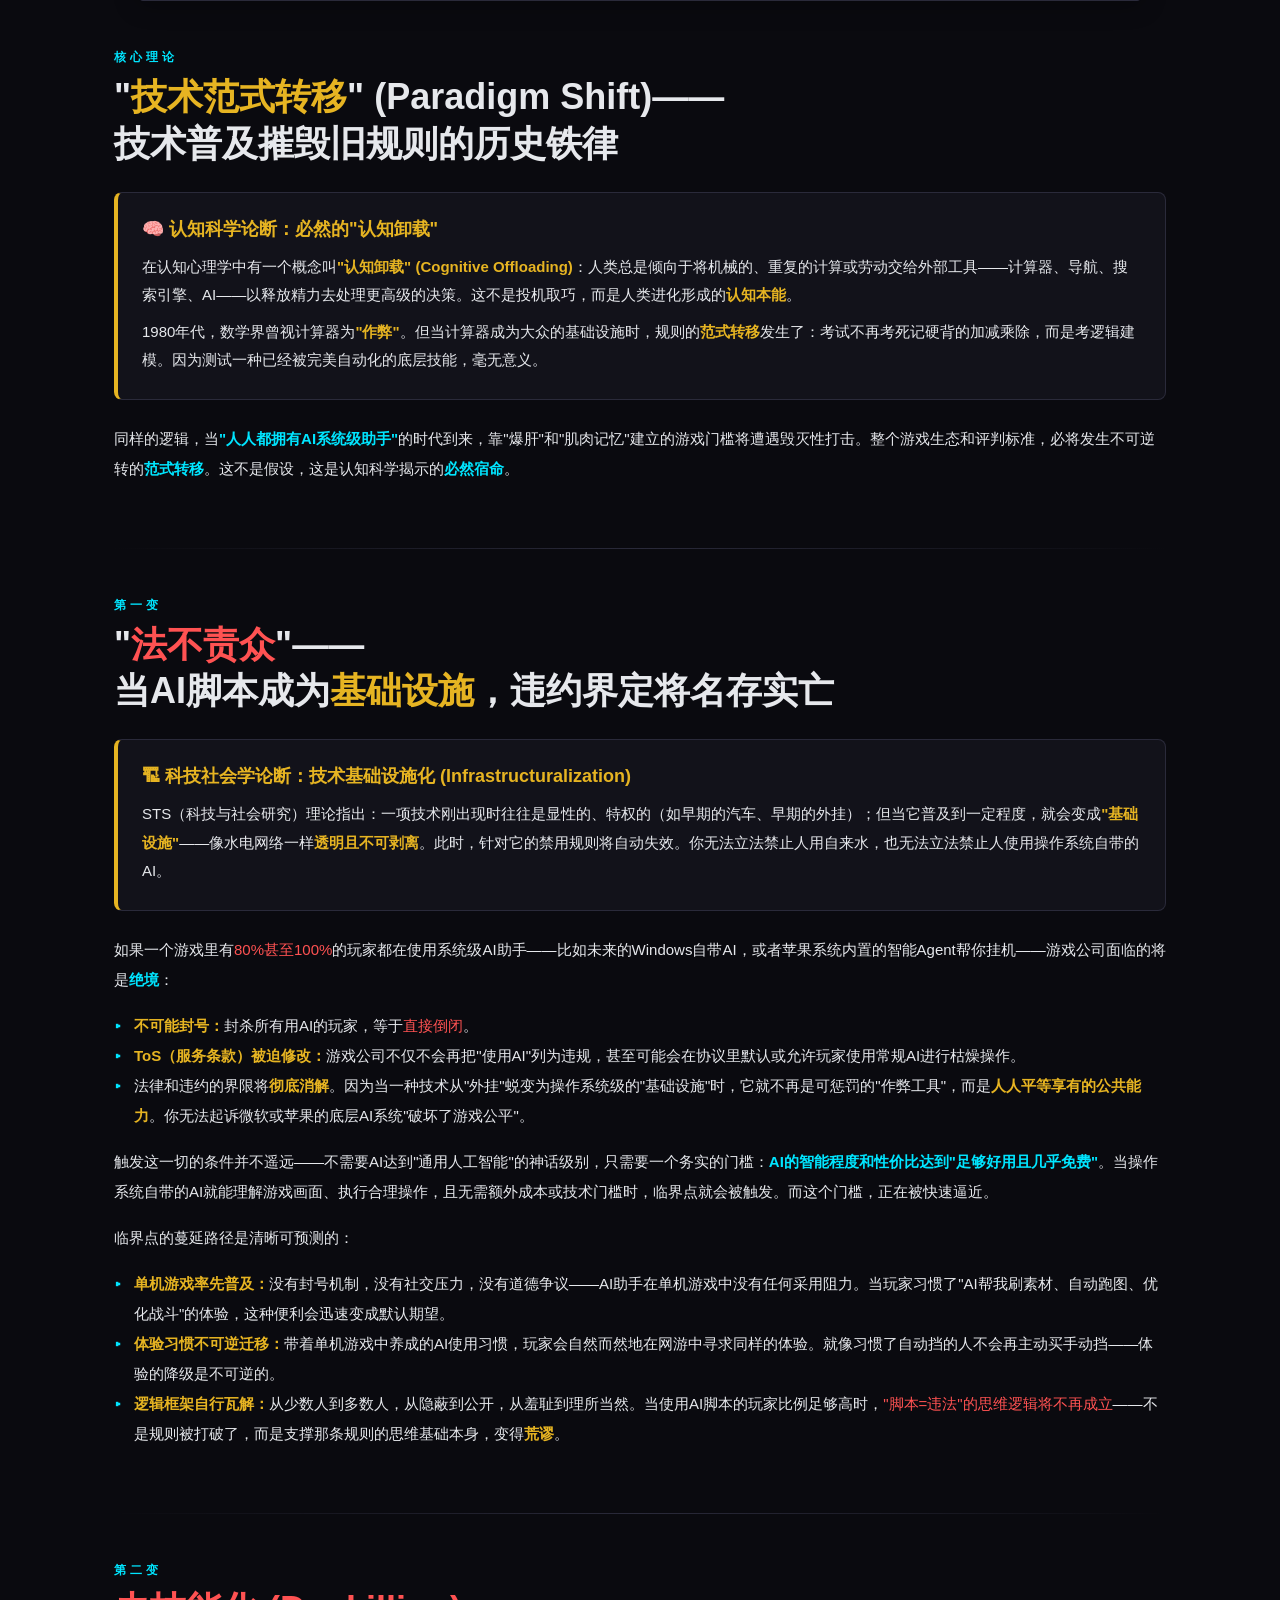
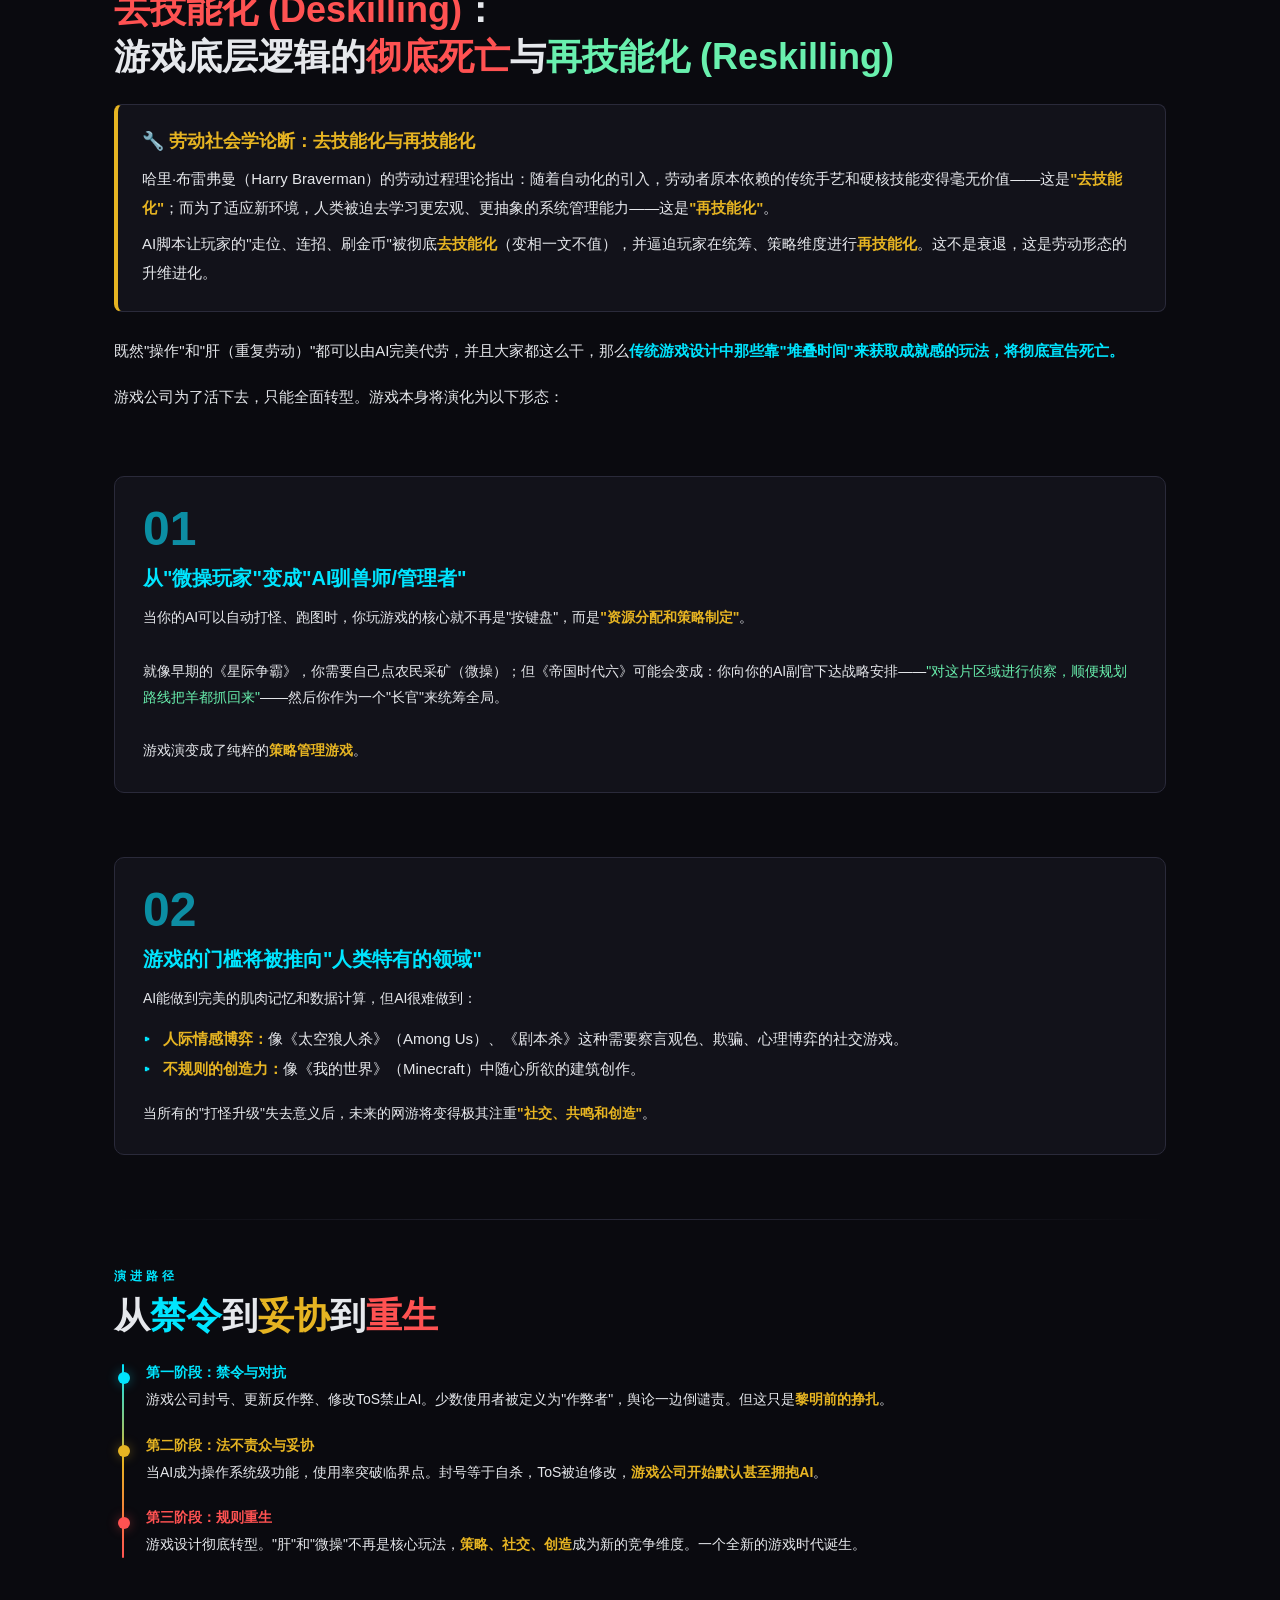
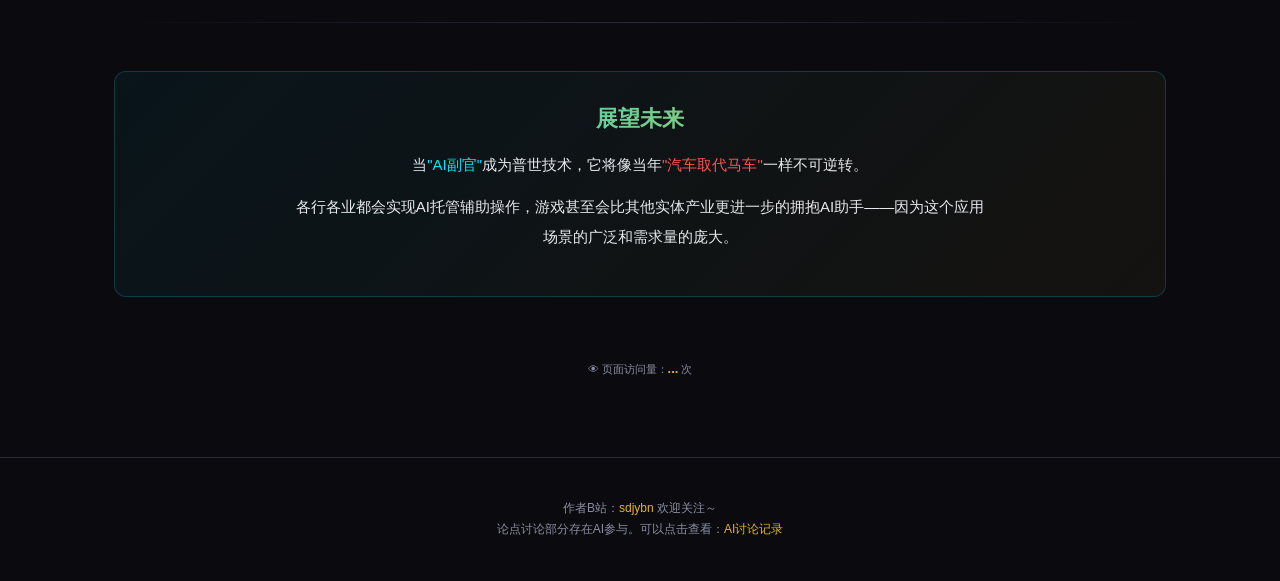
==== commit 4aacf7a1: "feat: 切换访问计数器为联网API" ====
--- a/index.html
+++ b/index.html
@@ -749,16 +749,11 @@
   function initCounter() {
     var el = document.getElementById('visitCount');
     if (!el) return;
-    var key = 'ai-script-era-views';
-    var stored = localStorage.getItem(key);
-    var count = stored ? parseInt(stored, 10) : 0;
-    var sessionKey = 'ai-script-era-session';
-    if (!sessionStorage.getItem(sessionKey)) {
-      count++;
-      localStorage.setItem(key, count);
-      sessionStorage.setItem(sessionKey, '1');
-    }
-    el.textContent = count;
+    fetch("https://api.counterapi.dev/v1/ai-script-era/visits/up")
+      .then(function(r) { return r.json(); })
+      .then(function(data) {
+        el.textContent = data.count.toLocaleString();
+      });
   }
 
   revealSections();
